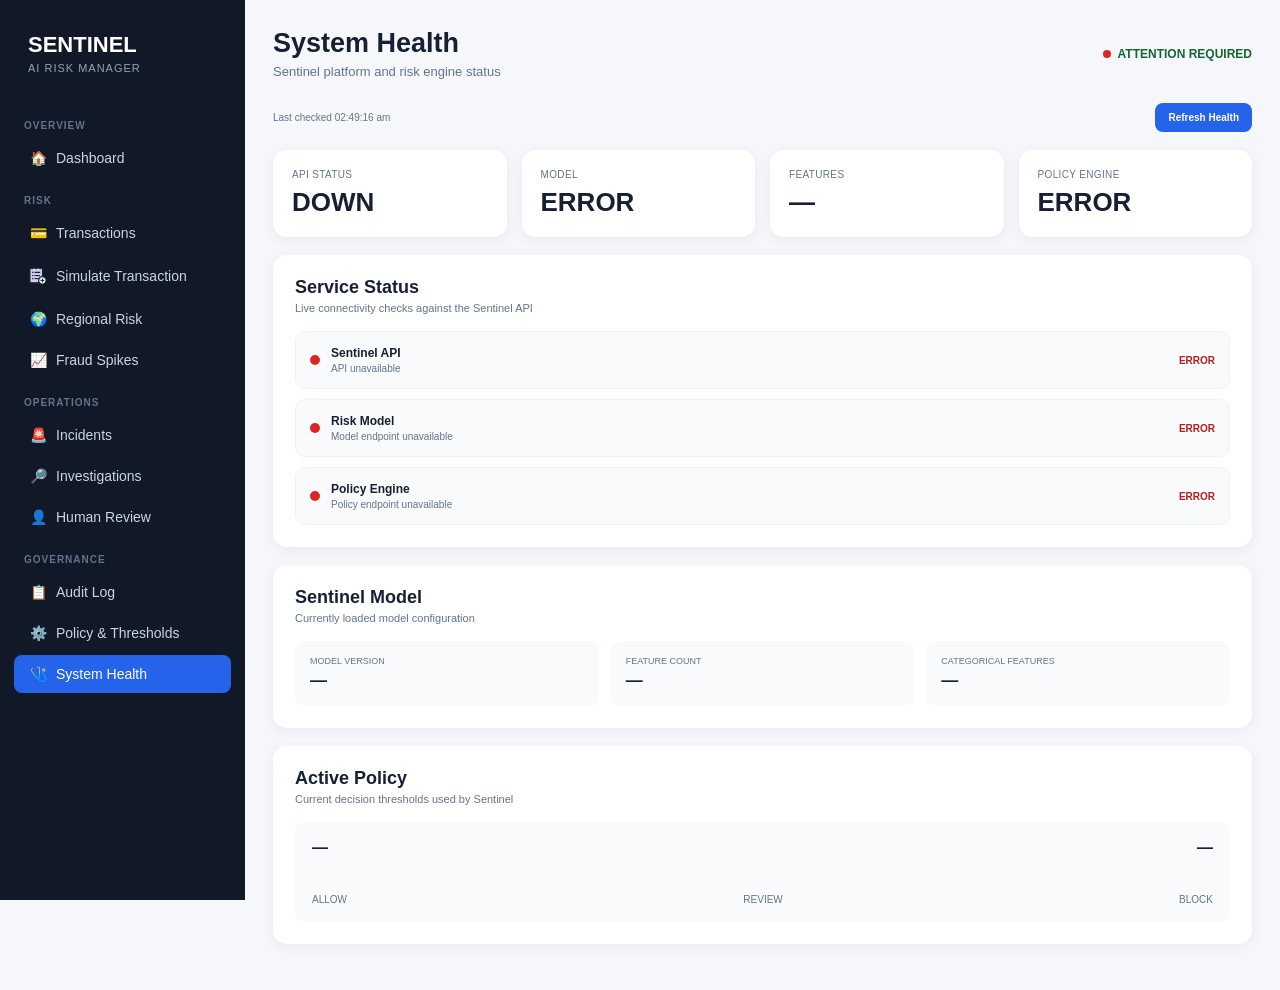
==== frontend/pages/health.html @ 84be9f5f "Sentinel final version" ====
<!DOCTYPE html>
<html lang="en">

<head>

    <meta charset="UTF-8">

    <meta
        name="viewport"
        content="width=device-width, initial-scale=1.0"
    >

    <title>Sentinel — System Health</title>

    <link
        rel="stylesheet"
        href="../css/style.css"
    >

    <style>

        .health-grid {
            display: grid;
            grid-template-columns: repeat(4, 1fr);
            gap: 15px;
            margin-bottom: 18px;
        }

        .health-card {
            background: white;
            border-radius: 14px;
            padding: 19px;
            box-shadow:
                0 3px 14px
                rgba(15, 23, 42, 0.06);
        }

        .health-label {
            color: #64748b;
            font-size: 10px;
            text-transform: uppercase;
            letter-spacing: .35px;
        }

        .health-value {
            margin-top: 7px;
            font-size: 26px;
            font-weight: 800;
        }

        .panel {
            background: white;
            border-radius: 14px;
            padding: 22px;
            margin-bottom: 18px;
            box-shadow:
                0 3px 14px
                rgba(15, 23, 42, 0.06);
        }

        .panel-title {
            margin: 0;
            font-size: 18px;
            font-weight: 750;
        }

        .panel-subtitle {
            margin-top: 4px;
            color: #64748b;
            font-size: 11px;
        }

        .service-list {
            margin-top: 17px;
            display: flex;
            flex-direction: column;
            gap: 10px;
        }

        .service-row {
            display: flex;
            justify-content: space-between;
            align-items: center;
            gap: 15px;
            padding: 14px;
            background: #f8fafc;
            border-radius: 10px;
            border: 1px solid #eef2f7;
        }

        .service-left {
            display: flex;
            align-items: center;
            gap: 11px;
        }

        .service-dot {
            width: 10px;
            height: 10px;
            border-radius: 50%;
            background: #94a3b8;
            flex-shrink: 0;
        }

        .service-dot.healthy {
            background: #16a34a;
        }

        .service-dot.error {
            background: #dc2626;
        }

        .service-name {
            font-size: 12px;
            font-weight: 700;
        }

        .service-detail {
            margin-top: 3px;
            color: #64748b;
            font-size: 10px;
        }

        .service-status {
            font-size: 10px;
            font-weight: 750;
        }

        .status-healthy {
            color: #15803d;
        }

        .status-error {
            color: #b91c1c;
        }

        .model-grid {
            display: grid;
            grid-template-columns: repeat(3, 1fr);
            gap: 12px;
            margin-top: 17px;
        }

        .model-card {
            background: #f8fafc;
            border-radius: 10px;
            padding: 15px;
        }

        .model-label {
            color: #64748b;
            font-size: 9px;
            text-transform: uppercase;
        }

        .model-value {
            margin-top: 5px;
            font-size: 17px;
            font-weight: 750;
        }

        .policy-box {
            margin-top: 17px;
            background: #f8fafc;
            border-radius: 10px;
            padding: 17px;
        }

        .policy-band {
            height: 15px;
            margin-top: 14px;
            display: flex;
            overflow: hidden;
            border-radius: 999px;
        }

        .band-allow {
            background: #22c55e;
        }

        .band-review {
            background: #f59e0b;
        }

        .band-block {
            background: #ef4444;
        }

        .policy-legend {
            display: flex;
            justify-content: space-between;
            margin-top: 8px;
            color: #64748b;
            font-size: 10px;
        }

        .refresh-row {
            display: flex;
            justify-content: space-between;
            align-items: center;
            margin-bottom: 18px;
        }

        .last-check {
            color: #64748b;
            font-size: 10px;
        }

        .refresh-btn {
            border: none;
            border-radius: 8px;
            padding: 9px 13px;
            background: #2563eb;
            color: white;
            font-family: inherit;
            font-size: 10px;
            font-weight: 700;
            cursor: pointer;
        }

        .refresh-btn:hover {
            background: #1d4ed8;
        }

        .message {
            display: none;
            margin-top: 12px;
            padding: 11px 12px;
            border-radius: 8px;
            font-size: 11px;
        }

        .message.show {
            display: block;
        }

        .message.error {
            color: #991b1b;
            background: #fef2f2;
            border: 1px solid #fecaca;
        }

        @media (max-width: 1000px) {

            .health-grid {
                grid-template-columns: repeat(2, 1fr);
            }

            .model-grid {
                grid-template-columns: 1fr;
            }

        }

        @media (max-width: 600px) {

            .health-grid {
                grid-template-columns: 1fr;
            }

        }

    </style>

</head>


<body data-page="health">


<div class="app">

    <aside
        class="sidebar"
        id="sidebar"
    ></aside>


    <main class="main">


        <div class="page-header">

            <div>

                <h1 class="page-title">
                    System Health
                </h1>

                <div class="page-subtitle">
                    Sentinel platform and risk engine status
                </div>

            </div>


            <div class="status">

                <span
                    class="status-dot"
                    id="headerDot"
                ></span>

                <span id="headerStatus">
                    Checking System
                </span>

            </div>

        </div>


        <div class="refresh-row">

            <div
                class="last-check"
                id="lastCheck"
            >
                Checking services...
            </div>


            <button
                class="refresh-btn"
                onclick="loadHealth()"
            >
                Refresh Health
            </button>

        </div>


        <!-- =================================================
             SUMMARY
             ================================================= -->

        <section class="health-grid">


            <div class="health-card">

                <div class="health-label">
                    API Status
                </div>

                <div
                    class="health-value"
                    id="apiStatus"
                >
                    —
                </div>

            </div>


            <div class="health-card">

                <div class="health-label">
                    Model
                </div>

                <div
                    class="health-value"
                    id="modelStatus"
                >
                    —
                </div>

            </div>


            <div class="health-card">

                <div class="health-label">
                    Features
                </div>

                <div
                    class="health-value"
                    id="featureCount"
                >
                    —
                </div>

            </div>


            <div class="health-card">

                <div class="health-label">
                    Policy Engine
                </div>

                <div
                    class="health-value"
                    id="policyStatus"
                >
                    —
                </div>

            </div>


        </section>


        <!-- =================================================
             SERVICES
             ================================================= -->

        <section class="panel">

            <h2 class="panel-title">
                Service Status
            </h2>

            <div class="panel-subtitle">
                Live connectivity checks against the Sentinel API
            </div>


            <div class="service-list">


                <div class="service-row">

                    <div class="service-left">

                        <span
                            class="service-dot"
                            id="apiDot"
                        ></span>


                        <div>

                            <div class="service-name">
                                Sentinel API
                            </div>

                            <div
                                class="service-detail"
                                id="apiDetail"
                            >
                                Checking...
                            </div>

                        </div>

                    </div>


                    <div
                        class="service-status"
                        id="apiServiceStatus"
                    >
                        CHECKING
                    </div>

                </div>


                <div class="service-row">

                    <div class="service-left">

                        <span
                            class="service-dot"
                            id="modelDot"
                        ></span>


                        <div>

                            <div class="service-name">
                                Risk Model
                            </div>

                            <div
                                class="service-detail"
                                id="modelDetail"
                            >
                                Checking...
                            </div>

                        </div>

                    </div>


                    <div
                        class="service-status"
                        id="modelServiceStatus"
                    >
                        CHECKING
                    </div>

                </div>


                <div class="service-row">

                    <div class="service-left">

                        <span
                            class="service-dot"
                            id="policyDot"
                        ></span>


                        <div>

                            <div class="service-name">
                                Policy Engine
                            </div>

                            <div
                                class="service-detail"
                                id="policyDetail"
                            >
                                Checking...
                            </div>

                        </div>

                    </div>


                    <div
                        class="service-status"
                        id="policyServiceStatus"
                    >
                        CHECKING
                    </div>

                </div>


            </div>

        </section>


        <!-- =================================================
             MODEL
             ================================================= -->

        <section class="panel">

            <h2 class="panel-title">
                Sentinel Model
            </h2>

            <div class="panel-subtitle">
                Currently loaded model configuration
            </div>


            <div class="model-grid">


                <div class="model-card">

                    <div class="model-label">
                        Model Version
                    </div>

                    <div
                        class="model-value"
                        id="modelVersion"
                    >
                        —
                    </div>

                </div>


                <div class="model-card">

                    <div class="model-label">
                        Feature Count
                    </div>

                    <div
                        class="model-value"
                        id="modelFeatures"
                    >
                        —
                    </div>

                </div>


                <div class="model-card">

                    <div class="model-label">
                        Categorical Features
                    </div>

                    <div
                        class="model-value"
                        id="categoricalFeatures"
                    >
                        —
                    </div>

                </div>


            </div>

        </section>


        <!-- =================================================
             POLICY
             ================================================= -->

        <section class="panel">

            <h2 class="panel-title">
                Active Policy
            </h2>

            <div class="panel-subtitle">
                Current decision thresholds used by Sentinel
            </div>


            <div class="policy-box">


                <div
                    style="
                        display:flex;
                        justify-content:space-between;
                        gap:20px;
                        flex-wrap:wrap;
                    "
                >

                    <strong>
                        <span id="allowThreshold">
                            —
                        </span>
                    </strong>


                    <strong>
                        <span id="blockThreshold">
                            —
                        </span>
                    </strong>

                </div>


                <div
                    class="policy-band"
                    id="policyBand"
                ></div>


                <div class="policy-legend">

                    <span>
                        ALLOW
                    </span>

                    <span>
                        REVIEW
                    </span>

                    <span>
                        BLOCK
                    </span>

                </div>


            </div>

        </section>


        <div
            id="message"
            class="message"
        ></div>


    </main>

</div>


<script src="../js/app.js?v=5"></script>


<script>

/* ============================================================
   HEALTH STATE
   ============================================================ */

let healthOk = false;

let modelOk = false;

let policyOk = false;


/* ============================================================
   LOAD HEALTH
   ============================================================ */

async function loadHealth() {

    healthOk = false;
    modelOk = false;
    policyOk = false;


    setChecking();


    try {

        const result =
            await Promise.allSettled([

                fetchJson(
                    "/health"
                ),

                fetchJson(
                    "/api/model"
                ),

                fetchJson(
                    "/api/policy"
                )

            ]);


        /* ====================================================
           API
           ==================================================== */

        const health =
            result[0];


        if (
            health.status ===
            "fulfilled"
        ) {

            healthOk = true;


            const data =
                health.value;


            document.getElementById(
                "apiStatus"
            ).textContent =
                "OK";


            document.getElementById(
                "apiDetail"
            ).textContent =
                `${data.service || "Sentinel"} v${
                    data.version || "—"
                }`;


            setService(
                "apiDot",
                "apiServiceStatus",
                true
            );

        }

        else {

            document.getElementById(
                "apiStatus"
            ).textContent =
                "DOWN";


            document.getElementById(
                "apiDetail"
            ).textContent =
                "API unavailable";


            setService(
                "apiDot",
                "apiServiceStatus",
                false
            );

        }


        /* ====================================================
           MODEL
           ==================================================== */

        const model =
            result[1];


        if (
            model.status ===
            "fulfilled"
        ) {

            modelOk = true;


            const data =
                model.value;


            document.getElementById(
                "modelStatus"
            ).textContent =
                "READY";


            document.getElementById(
                "modelVersion"
            ).textContent =
                data.model_version
                || "—";


            document.getElementById(
                "modelFeatures"
            ).textContent =
                data.feature_count
                ?? "—";


            document.getElementById(
                "featureCount"
            ).textContent =
                data.feature_count
                ?? "—";


            document.getElementById(
                "categoricalFeatures"
            ).textContent =
                data.categorical_feature_count
                ?? "—";


            document.getElementById(
                "modelDetail"
            ).textContent =
                `${
                    data.feature_count
                    ?? "—"
                } features loaded`;


            setService(
                "modelDot",
                "modelServiceStatus",
                true
            );

        }

        else {

            document.getElementById(
                "modelStatus"
            ).textContent =
                "ERROR";


            document.getElementById(
                "modelDetail"
            ).textContent =
                "Model endpoint unavailable";


            setService(
                "modelDot",
                "modelServiceStatus",
                false
            );

        }


        /* ====================================================
           POLICY
           ==================================================== */

        const policy =
            result[2];


        if (
            policy.status ===
            "fulfilled"
        ) {

            policyOk = true;


            const data =
                policy.policy
                || policy;


            const allow =
                Number(
                    data.allow_threshold
                    || 0
                );


            const block =
                Number(
                    data.block_threshold
                    || 0
                );


            document.getElementById(
                "policyStatus"
            ).textContent =
                "ACTIVE";


            document.getElementById(
                "allowThreshold"
            ).textContent =
                `Allow < ${allow.toFixed(2)}`;


            document.getElementById(
                "blockThreshold"
            ).textContent =
                `Block ≥ ${block.toFixed(2)}`;


            document.getElementById(
                "policyDetail"
            ).textContent =
                `Allow ${allow.toFixed(2)} • Block ${block.toFixed(2)}`;


            setService(
                "policyDot",
                "policyServiceStatus",
                true
            );


            renderPolicyBand(
                allow,
                block
            );

        }

        else {

            document.getElementById(
                "policyStatus"
            ).textContent =
                "ERROR";


            document.getElementById(
                "policyDetail"
            ).textContent =
                "Policy endpoint unavailable";


            setService(
                "policyDot",
                "policyServiceStatus",
                false
            );

        }


        /* ====================================================
           HEADER
           ==================================================== */

        const allHealthy =
            healthOk &&
            modelOk &&
            policyOk;


        const dot =
            document.getElementById(
                "headerDot"
            );


        const header =
            document.getElementById(
                "headerStatus"
            );


        if (allHealthy) {

            dot.style.background =
                "#16a34a";


            header.textContent =
                "SYSTEM OPERATIONAL";

        }

        else {

            dot.style.background =
                "#dc2626";


            header.textContent =
                "ATTENTION REQUIRED";

        }


        document.getElementById(
            "lastCheck"
        ).textContent =
            "Last checked " +
            new Date().toLocaleTimeString(
                "en-IN",
                {
                    hour: "2-digit",
                    minute: "2-digit",
                    second: "2-digit"
                }
            );


    }

    catch (error) {

        console.error(
            "Health check error:",
            error
        );


        showMessage(
            "Unable to complete system health check.",
            "error"
        );

    }

}


/* ============================================================
   FETCH JSON
   ============================================================ */

async function fetchJson(
    path
) {

    const response =
        await fetch(
            API + path
        );


    if (!response.ok) {

        throw new Error(
            `${response.status}: ${path}`
        );

    }


    return response.json();

}


/* ============================================================
   SERVICE UI
   ============================================================ */

function setService(
    dotId,
    statusId,
    healthy
) {

    const dot =
        document.getElementById(
            dotId
        );


    const status =
        document.getElementById(
            statusId
        );


    dot.classList.remove(
        "healthy",
        "error"
    );


    status.classList.remove(
        "status-healthy",
        "status-error"
    );


    if (healthy) {

        dot.classList.add(
            "healthy"
        );


        status.classList.add(
            "status-healthy"
        );


        status.textContent =
            "HEALTHY";

    }

    else {

        dot.classList.add(
            "error"
        );


        status.classList.add(
            "status-error"
        );


        status.textContent =
            "ERROR";

    }

}


/* ============================================================
   CHECKING STATE
   ============================================================ */

function setChecking() {

    document.getElementById(
        "apiStatus"
    ).textContent =
        "CHECKING";


    document.getElementById(
        "modelStatus"
    ).textContent =
        "CHECKING";


    document.getElementById(
        "policyStatus"
    ).textContent =
        "CHECKING";


    [
        [
            "apiDot",
            "apiServiceStatus"
        ],

        [
            "modelDot",
            "modelServiceStatus"
        ],

        [
            "policyDot",
            "policyServiceStatus"
        ]

    ].forEach(
        pair => {

            const dot =
                document.getElementById(
                    pair[0]
                );


            const status =
                document.getElementById(
                    pair[1]
                );


            dot.classList.remove(
                "healthy",
                "error"
            );


            status.classList.remove(
                "status-healthy",
                "status-error"
            );


            status.textContent =
                "CHECKING";

        }
    );


    document.getElementById(
        "headerStatus"
    ).textContent =
        "CHECKING SYSTEM";

}


/* ============================================================
   POLICY BAND
   ============================================================ */

function renderPolicyBand(
    allow,
    block
) {

    const band =
        document.getElementById(
            "policyBand"
        );


    const allowWidth =
        Math.max(
            0,
            Math.min(
                100,
                allow * 100
            )
        );


    const reviewWidth =
        Math.max(
            0,
            Math.min(
                100,
                (
                    block -
                    allow
                ) * 100
            )
        );


    const blockWidth =
        Math.max(
            0,
            100 -
            allowWidth -
            reviewWidth
        );


    band.innerHTML = `

        <div
            class="band-allow"
            style="
                width:${allowWidth}%;
            "
        ></div>


        <div
            class="band-review"
            style="
                width:${reviewWidth}%;
            "
        ></div>


        <div
            class="band-block"
            style="
                width:${blockWidth}%;
            "
        ></div>

    `;

}


/* ============================================================
   MESSAGE
   ============================================================ */

function showMessage(
    text,
    type
) {

    const element =
        document.getElementById(
            "message"
        );


    element.textContent =
        text;


    element.className =
        `message show ${type}`;

}


/* ============================================================
   INITIAL LOAD
   ============================================================ */

loadHealth();


/* ============================================================
   AUTO REFRESH
   ============================================================ */

setInterval(
    loadHealth,
    10000
);

</script>


</body>

</html>
---- frontend/css/style.css ----
/* =========================================================
   GLOBAL
   ========================================================= */

* {
    box-sizing: border-box;
}

html,
body {
    margin: 0;
    padding: 0;
    min-height: 100%;
}

body {
    font-family:
        Inter,
        "Segoe UI",
        Arial,
        sans-serif;

    background: #f5f7fb;
    color: #172033;
}


/* =========================================================
   APP LAYOUT
   ========================================================= */

.app {
    min-height: 100vh;
    width: 100%;
}


/* =========================================================
   SIDEBAR
   ========================================================= */

.sidebar {
    position: fixed;

    top: 0;
    left: 0;

    width: 245px;
    height: 100vh;

    background: #111827;
    color: white;

    padding: 24px 14px;

    overflow-y: auto;
    overflow-x: hidden;

    flex-shrink: 0;

    z-index: 1000;

    scrollbar-width: thin;
    scrollbar-color: #475569 #111827;
}


/* Sidebar scrollbar - Chrome / Edge */

.sidebar::-webkit-scrollbar {
    width: 6px;
}

.sidebar::-webkit-scrollbar-track {
    background: #111827;
}

.sidebar::-webkit-scrollbar-thumb {
    background: #475569;
    border-radius: 999px;
}

.sidebar::-webkit-scrollbar-thumb:hover {
    background: #64748b;
}


/* =========================================================
   LOGO
   ========================================================= */

.logo {
    padding: 8px 14px 28px;
}

.logo-title {
    font-size: 22px;
    font-weight: 800;
}

.logo-subtitle {
    color: #94a3b8;
    font-size: 11px;
    margin-top: 4px;
    letter-spacing: 1px;
}


/* =========================================================
   NAVIGATION
   ========================================================= */

.nav-section {
    margin: 18px 10px 8px;

    color: #64748b;

    font-size: 10px;
    font-weight: 700;
    letter-spacing: 1px;
}

.nav-link {
    display: flex;
    align-items: center;
    gap: 8px;

    text-decoration: none;

    color: #cbd5e1;

    padding: 11px 14px;

    border-radius: 8px;

    margin: 3px 0;

    font-size: 14px;

    transition:
        background 0.15s ease,
        color 0.15s ease;
}

.nav-link:hover {
    background: #1f2937;
    color: white;
}

.nav-link.active {
    background: #2563eb;
    color: white;
}


/* =========================================================
   MAIN CONTENT
   ========================================================= */

.main {
    margin-left: 245px;

    width: calc(100% - 245px);

    min-height: 100vh;

    padding: 28px;

    min-width: 0;
}


/* =========================================================
   PAGE HEADER
   ========================================================= */

.page-header {
    display: flex;

    justify-content: space-between;

    align-items: center;

    margin-bottom: 24px;

    gap: 20px;
}

.page-title {
    margin: 0;
    font-size: 27px;
}

.page-subtitle {
    color: #64748b;
    margin-top: 5px;
    font-size: 13px;
}

.status {
    display: flex;

    align-items: center;

    gap: 7px;

    color: #166534;

    font-size: 12px;

    font-weight: 600;

    white-space: nowrap;
}

.status-dot {
    width: 8px;
    height: 8px;

    border-radius: 50%;

    background: #22c55e;

    flex-shrink: 0;
}


/* =========================================================
   KPI CARDS
   ========================================================= */

.cards {
    display: grid;

    grid-template-columns:
        repeat(4, 1fr);

    gap: 16px;

    margin-bottom: 22px;
}

.card {
    background: white;

    border-radius: 14px;

    padding: 20px;

    box-shadow:
        0 3px 14px
        rgba(15, 23, 42, 0.06);

    transition:
        transform 0.15s ease,
        box-shadow 0.15s ease;
}

.card-label {
    color: #64748b;
    font-size: 12px;
}

.card-value {
    font-size: 30px;

    font-weight: 750;

    margin-top: 8px;
}


/* =========================================================
   TWO COLUMN GRID
   ========================================================= */

.grid-2 {
    display: grid;

    grid-template-columns:
        2fr 1fr;

    gap: 18px;

    align-items: start;
}

.grid-2 > .panel {
    align-self: start;
    height: fit-content;
}

/* =========================================================
   PANELS
   ========================================================= */

.panel {
    background: white;

    border-radius: 14px;

    padding: 20px;

    box-shadow:
        0 3px 14px
        rgba(15, 23, 42, 0.06);

    transition:
        transform 0.15s ease,
        box-shadow 0.15s ease;
}

.panel-title {
    font-size: 17px;

    font-weight: 700;

    margin-bottom: 16px;
}


/* =========================================================
   HOVER EFFECTS
   ========================================================= */

.panel:hover,
.card:hover,
.threshold-card:hover {
    box-shadow:
        0 7px 22px
        rgba(15, 23, 42, 0.08);
}


/* =========================================================
   TABLES
   ========================================================= */

table {
    width: 100%;
    border-collapse: collapse;
}

th,
td {
    padding: 12px 9px;

    border-bottom:
        1px solid #e5e7eb;

    text-align: left;

    font-size: 13px;
}

th {
    color: #64748b;

    font-size: 11px;

    text-transform: uppercase;
}


/* =========================================================
   BADGES
   ========================================================= */

.badge {
    display: inline-block;

    padding: 5px 9px;

    border-radius: 999px;

    font-size: 10px;

    font-weight: 750;
}

.badge.ALLOW {
    background: #dcfce7;
    color: #166534;
}

.badge.REVIEW {
    background: #fef3c7;
    color: #92400e;
}

.badge.BLOCK {
    background: #fee2e2;
    color: #991b1b;
}

.badge.CRITICAL {
    background: #fee2e2;
    color: #991b1b;
}

.badge.HIGH {
    background: #ffedd5;
    color: #9a3412;
}

.badge.MEDIUM {
    background: #fef3c7;
    color: #92400e;
}

.badge.LOW {
    background: #dcfce7;
    color: #166534;
}

.badge.OPEN {
    background: #fee2e2;
    color: #991b1b;
}

.badge.RESOLVED {
    background: #dcfce7;
    color: #166534;
}


/* =========================================================
   BUTTONS
   ========================================================= */

.btn {
    border: none;

    padding: 9px 13px;

    border-radius: 8px;

    cursor: pointer;

    font-weight: 650;

    font-family: inherit;

    transition:
        background 0.15s ease,
        transform 0.1s ease;
}

.btn-primary {
    background: #2563eb;
    color: white;
}

.btn-primary:hover {
    background: #1d4ed8;
}

.btn-secondary {
    background: #e5e7eb;
    color: #172033;
}

.btn-secondary:hover {
    background: #d1d5db;
}

button {
    font-family: inherit;
}

button:active {
    transform: translateY(1px);
}


/* =========================================================
   EMPTY STATE
   ========================================================= */

.empty {
    color: #94a3b8;
    padding: 18px 0;
}


/* =========================================================
   INCIDENT
   ========================================================= */

.incident-card {
    border:
        1px solid #fee2e2;

    background: #fffafa;

    padding: 18px;

    border-radius: 12px;

    margin-bottom: 14px;
}

.incident-card h3 {
    margin: 0 0 7px;
}


/* =========================================================
   METRICS
   ========================================================= */

.metric-row {
    display: grid;

    grid-template-columns:
        repeat(4, 1fr);

    gap: 12px;

    margin-top: 14px;
}

.metric {
    background: #f8fafc;

    border-radius: 8px;

    padding: 12px;
}

.metric-label {
    color: #64748b;

    font-size: 10px;
}

.metric-value {
    font-size: 18px;

    font-weight: 700;

    margin-top: 5px;
}


/* =========================================================
   NOTES
   ========================================================= */

.note {
    color: #64748b;

    font-size: 12px;

    margin-top: 8px;
}


/* =========================================================
   NAV ICONS
   ========================================================= */

.nav-image-icon {
    width: 20px;
    height: 20px;

    object-fit: contain;

    flex-shrink: 0;
}

.nav-icon {
    width: 20px;
    min-width: 20px;

    display: inline-flex;

    justify-content: center;

    align-items: center;

    flex-shrink: 0;
}


/* =========================================================
   GENERAL LINK TRANSITIONS
   ========================================================= */

a {
    transition:
        background 0.15s ease,
        color 0.15s ease;
}


/* =========================================================
   OTHER CARD TYPES
   ========================================================= */

.threshold-card,
.policy-hero {
    transition:
        transform 0.15s ease,
        box-shadow 0.15s ease;
}


/* =========================================================
   RESPONSIVE — TABLET
   ========================================================= */

@media (max-width: 1000px) {

    .sidebar {
        width: 210px;
    }

    .main {
        margin-left: 210px;
        width: calc(100% - 210px);
    }

    .cards {
        grid-template-columns:
            repeat(2, 1fr);
    }

    .grid-2 {
        grid-template-columns: 1fr;
    }

    .metric-row {
        grid-template-columns:
            repeat(2, 1fr);
    }

}


/* =========================================================
   RESPONSIVE — MOBILE
   ========================================================= */

@media (max-width: 700px) {

    .sidebar {
        position: static;

        width: 100%;
        height: auto;

        max-height: none;

        overflow: visible;

        padding: 20px 12px;
    }

    .main {
        margin-left: 0;

        width: 100%;

        padding: 20px;
    }

    .page-header {
        align-items: flex-start;

        flex-direction: column;
    }

    .status {
        align-self: flex-start;
    }

    .cards {
        grid-template-columns:
            1fr;
    }

    .metric-row {
        grid-template-columns:
            1fr;
    }

}


/* =========================================================
   SMALL MOBILE
   ========================================================= */

@media (max-width: 450px) {

    .main {
        padding: 16px;
    }

    .page-title {
        font-size: 23px;
    }

    .panel,
    .card {
        padding: 16px;
    }

    th,
    td {
        padding: 9px 6px;
        font-size: 11px;
    }

}


/* =========================================================
   FINAL DASHBOARD GRID HEIGHT FIX
   Keep Recent Risk Activity at its own content height.
   ========================================================= */

.grid-2 {
    align-items: start !important;
    grid-auto-rows: max-content !important;
}

.grid-2 > * {
    align-self: start !important;
    height: auto !important;
    min-height: 0 !important;
}

.grid-2 > .panel:first-child {
    align-self: start !important;
    height: auto !important;
    min-height: 0 !important;
}

/* Prevent chart wrappers/canvases from creating unnecessary
   vertical space inside the left panel. */
.grid-2 > .panel:first-child canvas {
    max-height: 240px !important;
}

@media (max-width: 700px) {

    .grid-2 {
        grid-template-columns: 1fr !important;
        grid-auto-rows: auto !important;
    }

    .grid-2 > * {
        width: 100%;
        height: auto !important;
    }

}
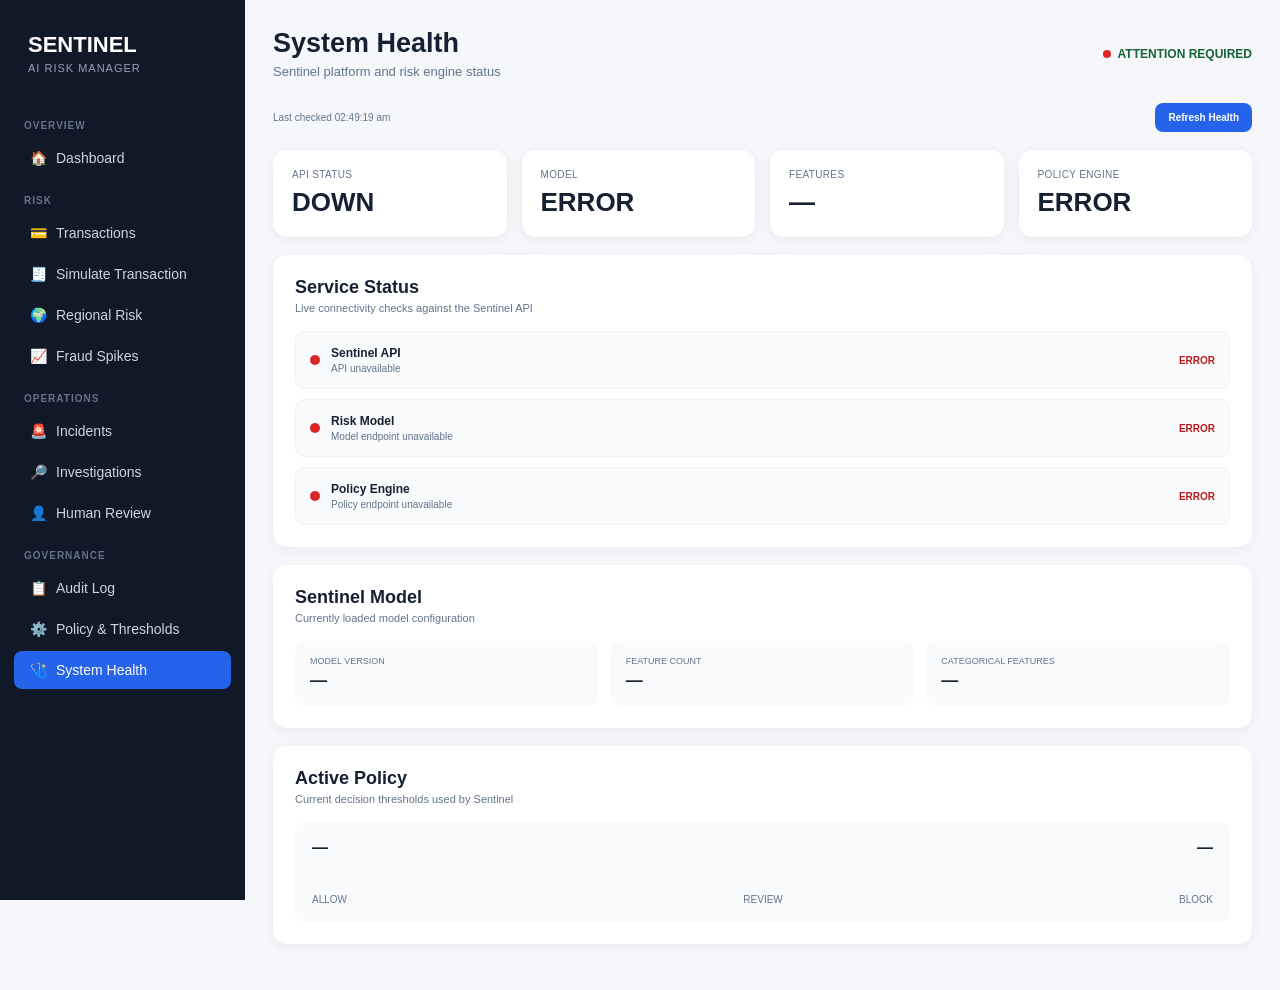
==== commit 21efca05: "Fix production API URLs on dashboard pages" ====
--- a/frontend/pages/health.html
+++ b/frontend/pages/health.html
@@ -694,7 +694,7 @@
 </div>
 
 
-<script src="../js/app.js?v=5"></script>
+<script src="../js/app.js?v=6"></script>
 
 
 <script>
